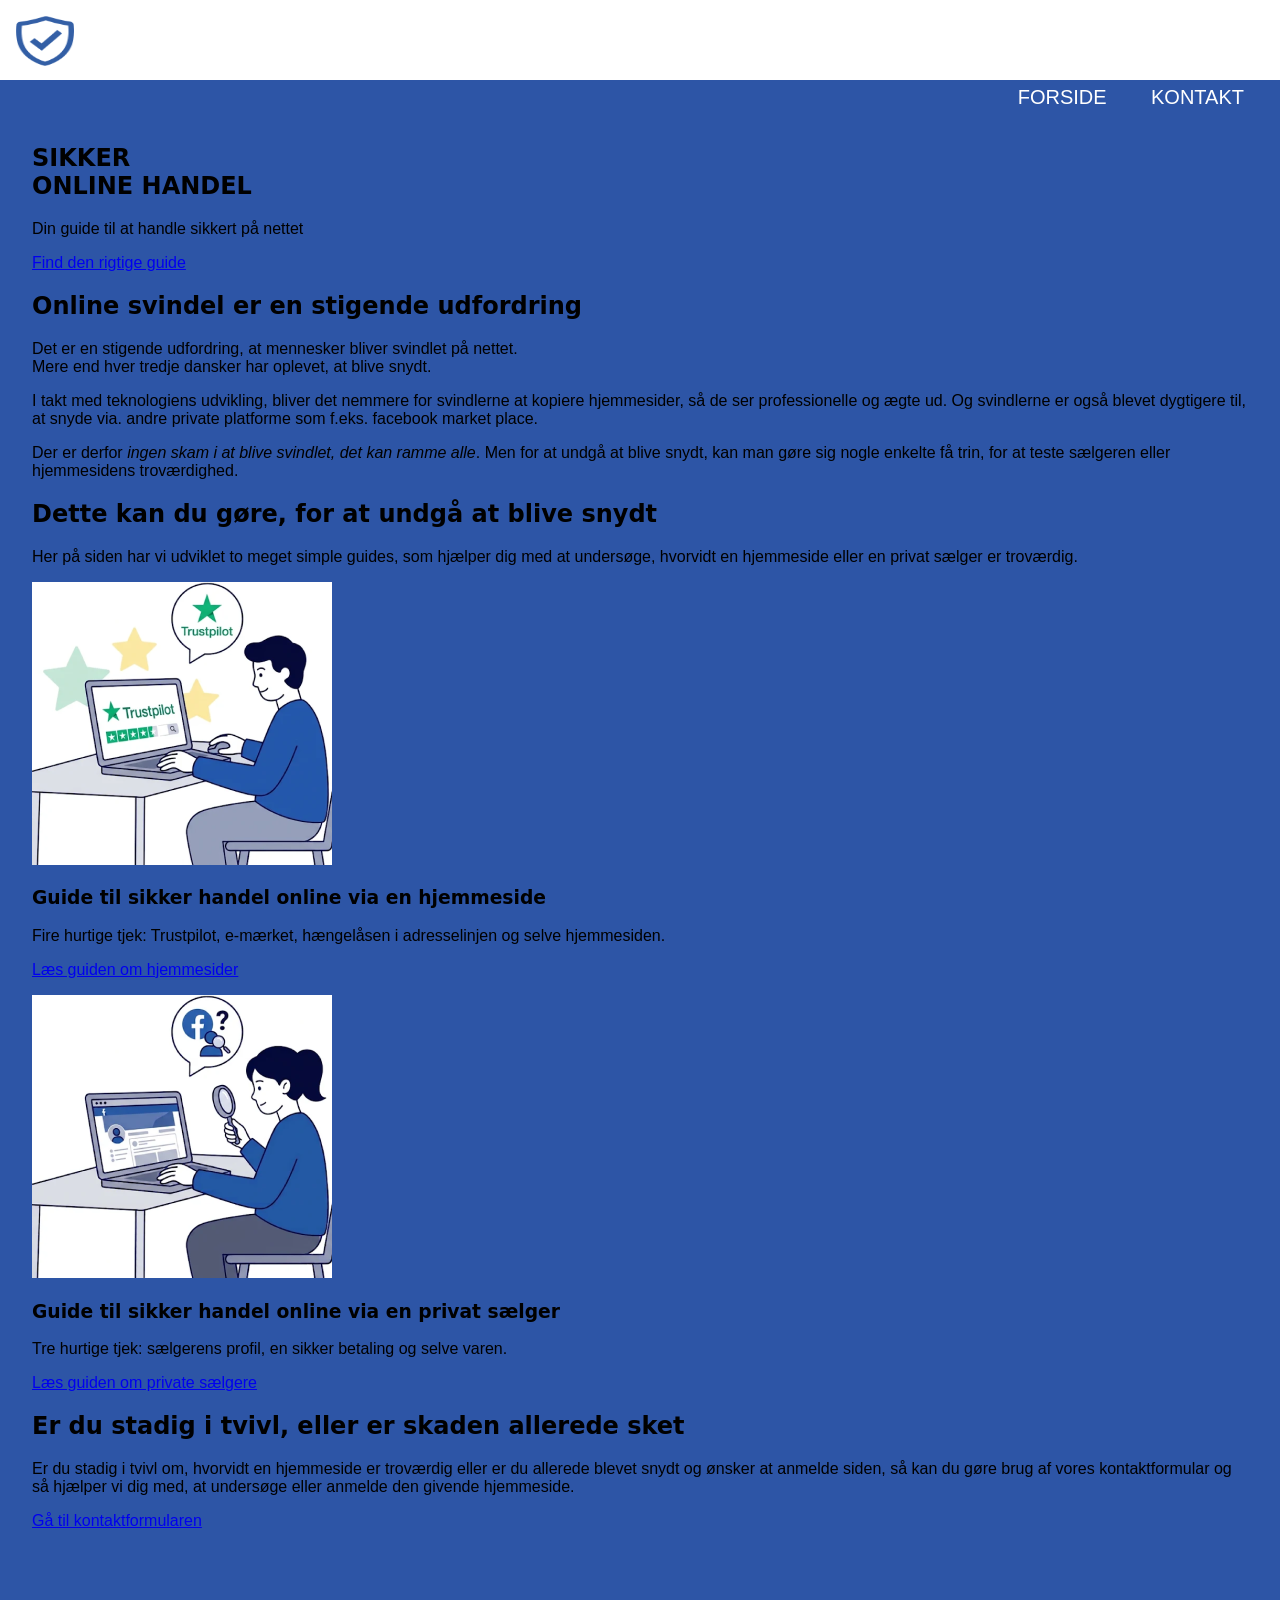
==== index.html @ cb792ce2 "link til kontaktformular" ====
<!DOCTYPE html>
<html lang="da">
<head>
    <meta charset="UTF-8">
    <meta name="viewport" content="width=device-width, initial-scale=1.0">

    <title>Document</title>
    <link rel="stylesheet" href="css/style.css">
</head>
<body>
<header class="site-header">
    <a class="logo" href="index.html">
        <img class="logo-img" src="images/logo-skjold.png" alt="Sikker online handel - gå til forsiden" 
        >
    </a>
     <nav>
        <ul class="menu">
            <li>
                <a href="index.html" aria-current="page">Forside</a>
            </li>
            <li>
                <a href="kontakt.html">Kontakt</a>
            </li>
        </ul>
    </nav>

</header>
<main>
    <section class="hero">
        <div class="hero-content">
            <h1>Sikker<br> online handel</h1>
            <p class="hero-text">Din guide til at handle sikkert på nettet</p>
            <a class="button" href="#guides">Find den rigtige guide</a>
        </div> 
    </section>

    <section class="front-section"> 
        <h2>Online svindel er en stigende udfordring</h2>
        <p>Det er en stigende udfordring, at mennesker bliver svindlet på nettet.<br> Mere end hver tredje dansker har oplevet, at blive snydt.</p>
        <p>I takt med teknologiens udvikling, bliver det nemmere for svindlerne at kopiere hjemmesider, så de ser professionelle og ægte ud. Og svindlerne er også blevet dygtigere til, at snyde via. andre private platforme som f.eks. facebook market place.</p>
        <!--<em> = betoning. Står i kursiv-->
        <p>Der er derfor <em>ingen skam i at blive svindlet, det kan ramme alle</em>. Men for at undgå at blive snydt, kan man gøre sig nogle enkelte få trin, for at teste sælgeren eller hjemmesidens troværdighed.</p>
    </section>

    <section class="front-section" id="guides">
        <h2>Dette kan du gøre, for at undgå at blive snydt</h2>
        <p>Her på siden har vi udviklet to meget simple guides, som hjælper dig med at undersøge, hvorvidt en hjemmeside eller en privat sælger er troværdig.</p>

        <div class="guide-cards">
            <article class="guide-card">
                <img src="images/guides/trustpilot.png" alt="" width="300" height="283">
                <h3>Guide til sikker handel online via en hjemmeside</h3>
                <p>Fire hurtige tjek: Trustpilot, e-mærket, hængelåsen i adresselinjen og selve hjemmesiden.</p>
                <p class="card-link"><a href="guides.html#hjemmesider">Læs guiden om hjemmesider</a></p>
            </article>

            <article class="guide-card">
                <img src="images/guides/profil.png" alt="" width="300" height="283">
					<h3>Guide til sikker handel online via en privat sælger</h3>
					<p>Tre hurtige tjek: sælgerens profil, en sikker betaling og selve varen.</p>
					<p class="card-link"><a href="guides.html#private">Læs guiden om private sælgere</a></p>
            </article>
        </div>
    </section>

    
    <section class="contact-band">
			<div class="contact-content">
				<h2>Er du stadig i tvivl, eller er skaden allerede sket</h2>
				<p>Er du stadig i tvivl om, hvorvidt en hjemmeside er troværdig eller er du allerede blevet snydt og ønsker at anmelde siden, så kan du gøre brug af vores kontaktformular og så hjælper vi dig med, at undersøge eller anmelde den givende hjemmeside.</p>
				<a class="button" href="kontakt.html">Gå til kontaktformularen</a>
			</div>
		</section>
</main>
   
    
</body>
</html>
---- css/style.css ----
/*Generel styling*/

* { /*alt på siden bliver påvirket*/
	box-sizing: border-box; /*Padding og border inkluderes i bredde og højde*/
}

body {
	font-family: Arial, Helvetica, sans-serif;
	margin: 0 0 5em 0; /*Resetting af margin i hele bodyen + tilføjer luft under kontaktformular*/
	background-color: #2D55A6;
}

h1, h2, h3, h4, h5, h6{
	font-family: Segoe, "Segoe UI", "DejaVu Sans", "Trebuchet MS", Verdana, sans-serif;
}

h1{
	text-transform: uppercase; /*Teksten transformeres til udelukkende at være store bogstaver*/
}

.kontakt-tekst{
	font-weight: 200;
	font-size: 22px;
}


/*Navigation start*/
header{
	background-color: #fff;
	height: 5em;
	padding: 1em;
	margin-bottom: 4em;	
}

.logo img{
	height: 50px;
}

nav ul{
	float: right;
	list-style-type: none;
}

nav li {
	display: inline-block;
}

nav li a {
	text-decoration: none;
	padding: 1em;
	font-size: 20px;
	color:#fff;
	text-transform: uppercase;
}

nav a:hover{
	color: #2D55A6;
	transition: 0.5s; /*skaber en mere blød overgang mellem linkfarverne*/
}

main{
    padding: 0 2em 2em;
}


/*Kontaktform*/

.kontaktform {
  border-radius: 5px;
  background-color: #ffffff;
  padding: 1.3em;
  width: 50%;
  margin: 0 auto; /*Centrerer elementet på siden*/
}

input[type=text], input[type=e-mail], input[type=adresse], input[type=tel], input[type=hjemmeside], select, textarea{

	width: 100%;
	padding: 1em;
	border: 1px solid #c5c5c5;
	border-radius: 4px;
	margin-top: 0.5em;
	margin-bottom: 1em;

}

select, input[type=checkbox], input[type=radio], input[type=submit]{
	cursor: pointer;
}

fieldset{
	border-color: #2D55A6;
	border-style: dotted;
	margin-bottom: 0.8em;
}

input[type=checkbox]{
	margin: 0.8em 0;
}

input[type=submit]{
	background-color: #2D55A6;
	color: #fff;
	padding: 0.8em 1.5em;
	border: none;
	border-radius: 4px;
	width: 100%;
	font-size: 18px;
	
}

input[type=submit]:hover{
	background-color: #ACC3F2;

}
/*Andre style elementer*/

.visually-hidden{ /*WCAG defineret class som fjerner element fra skærm, men som stadig kan læses af skærmlæseren*/
	border: 0;
	clip: rect(0 0 0 0);
	height: 1px;
	margin: -1px;
	overflow: hidden;
	padding: 0;
	position: absolute;
	width: 1px;
}


/*Responsiv tilpasning*/

@media only screen and (max-width: 850px){
	main{
		width: 100% !important;
	}
	body{
		margin: 0;
	}
	header{
		margin-bottom: 0;
	}
}
.logo-img {
	width: clamp(2.75rem, 4.5vw, 4rem);
	aspect-ratio: 63 / 74;

}
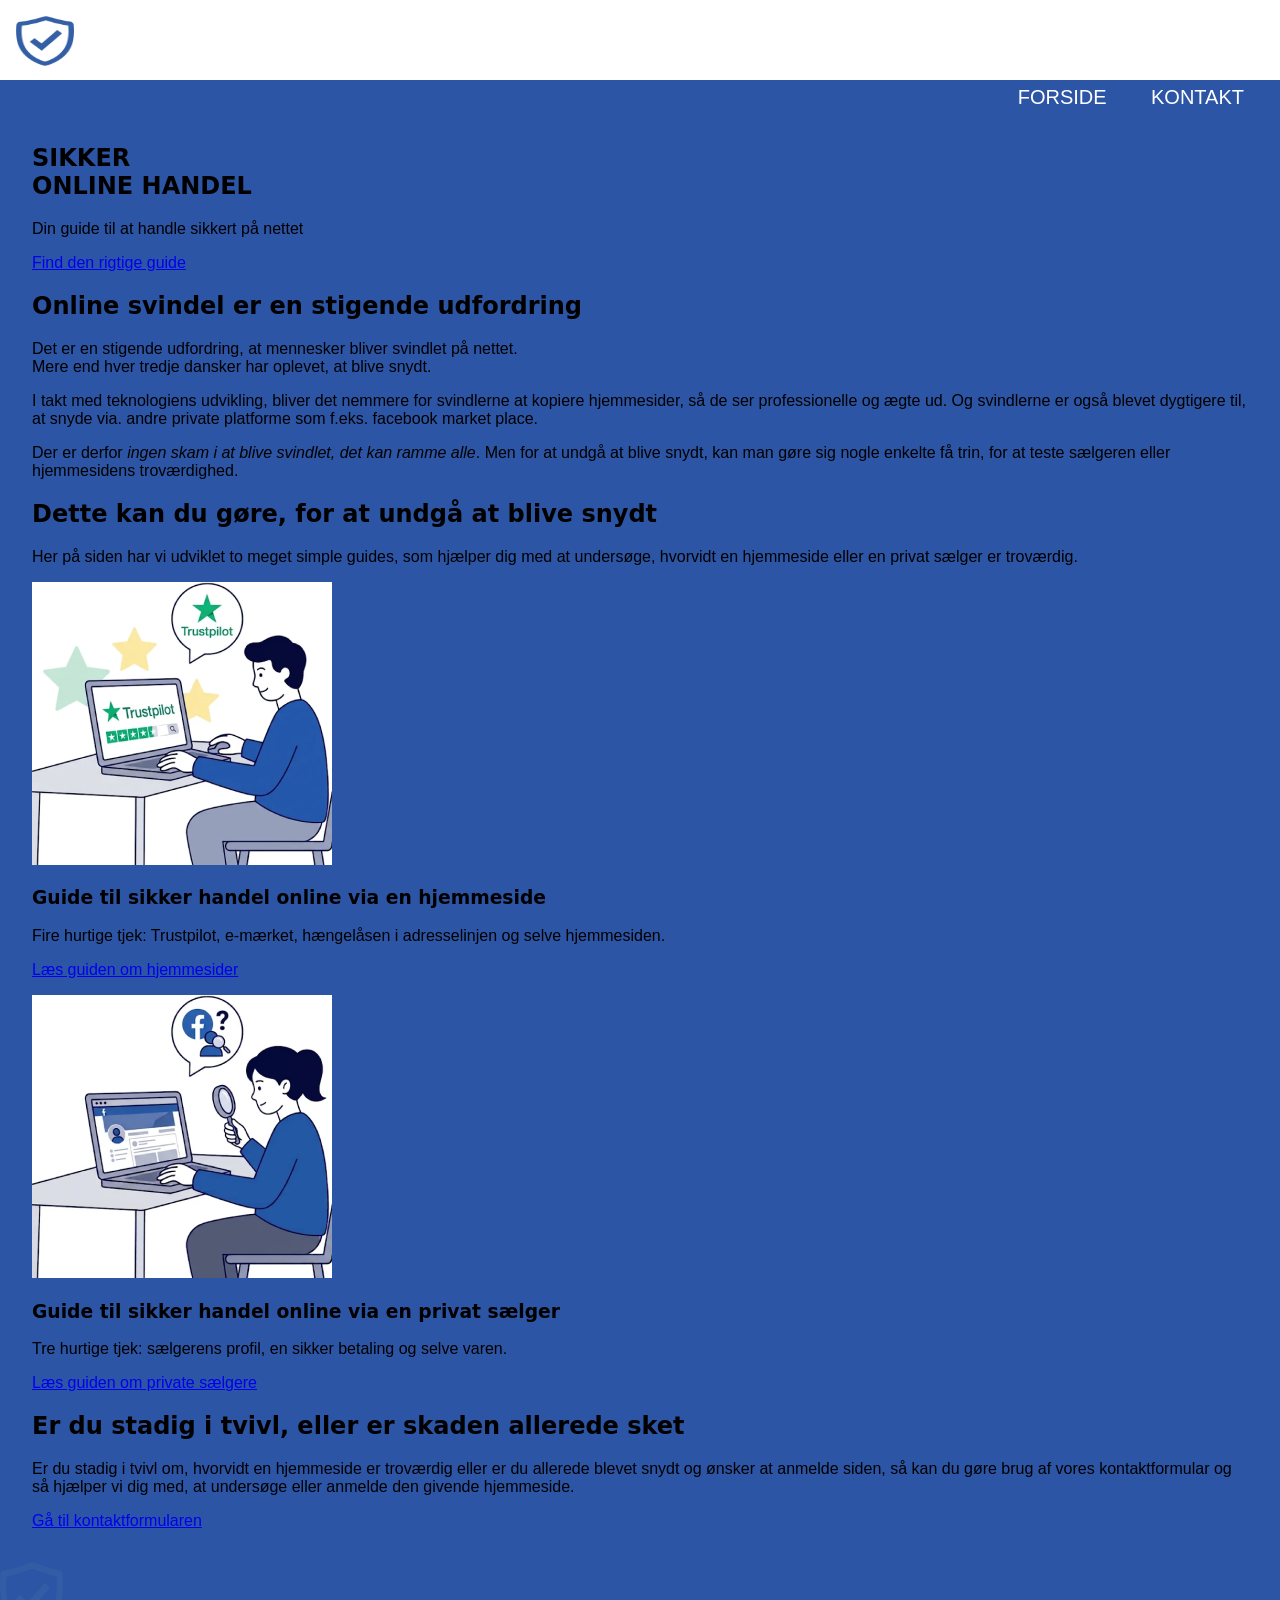
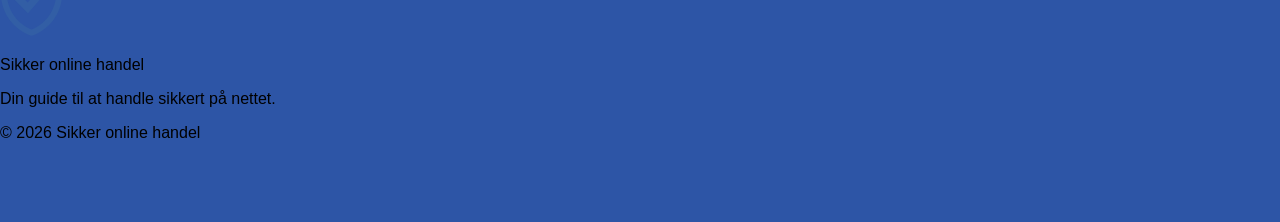
==== commit 154dfc4a: "footer" ====
--- a/index.html
+++ b/index.html
@@ -63,7 +63,7 @@
         </div>
     </section>
 
-    
+
     <section class="contact-band">
 			<div class="contact-content">
 				<h2>Er du stadig i tvivl, eller er skaden allerede sket</h2>
@@ -72,7 +72,17 @@
 			</div>
 		</section>
 </main>
-   
+
+
+<footer class="site-footer">
+    <div class="footer-content">
+        <img src="images/logo-skjold.png" alt="" width="63" height="74">
+        <p class="footer-title">Sikker online handel</p>
+        <p>Din guide til at handle sikkert på nettet.</p>
+
+        <p class="footer-bottom">&copy; 2026 Sikker online handel</p>
+    </div>
+</footer>
     
 </body>
 </html>
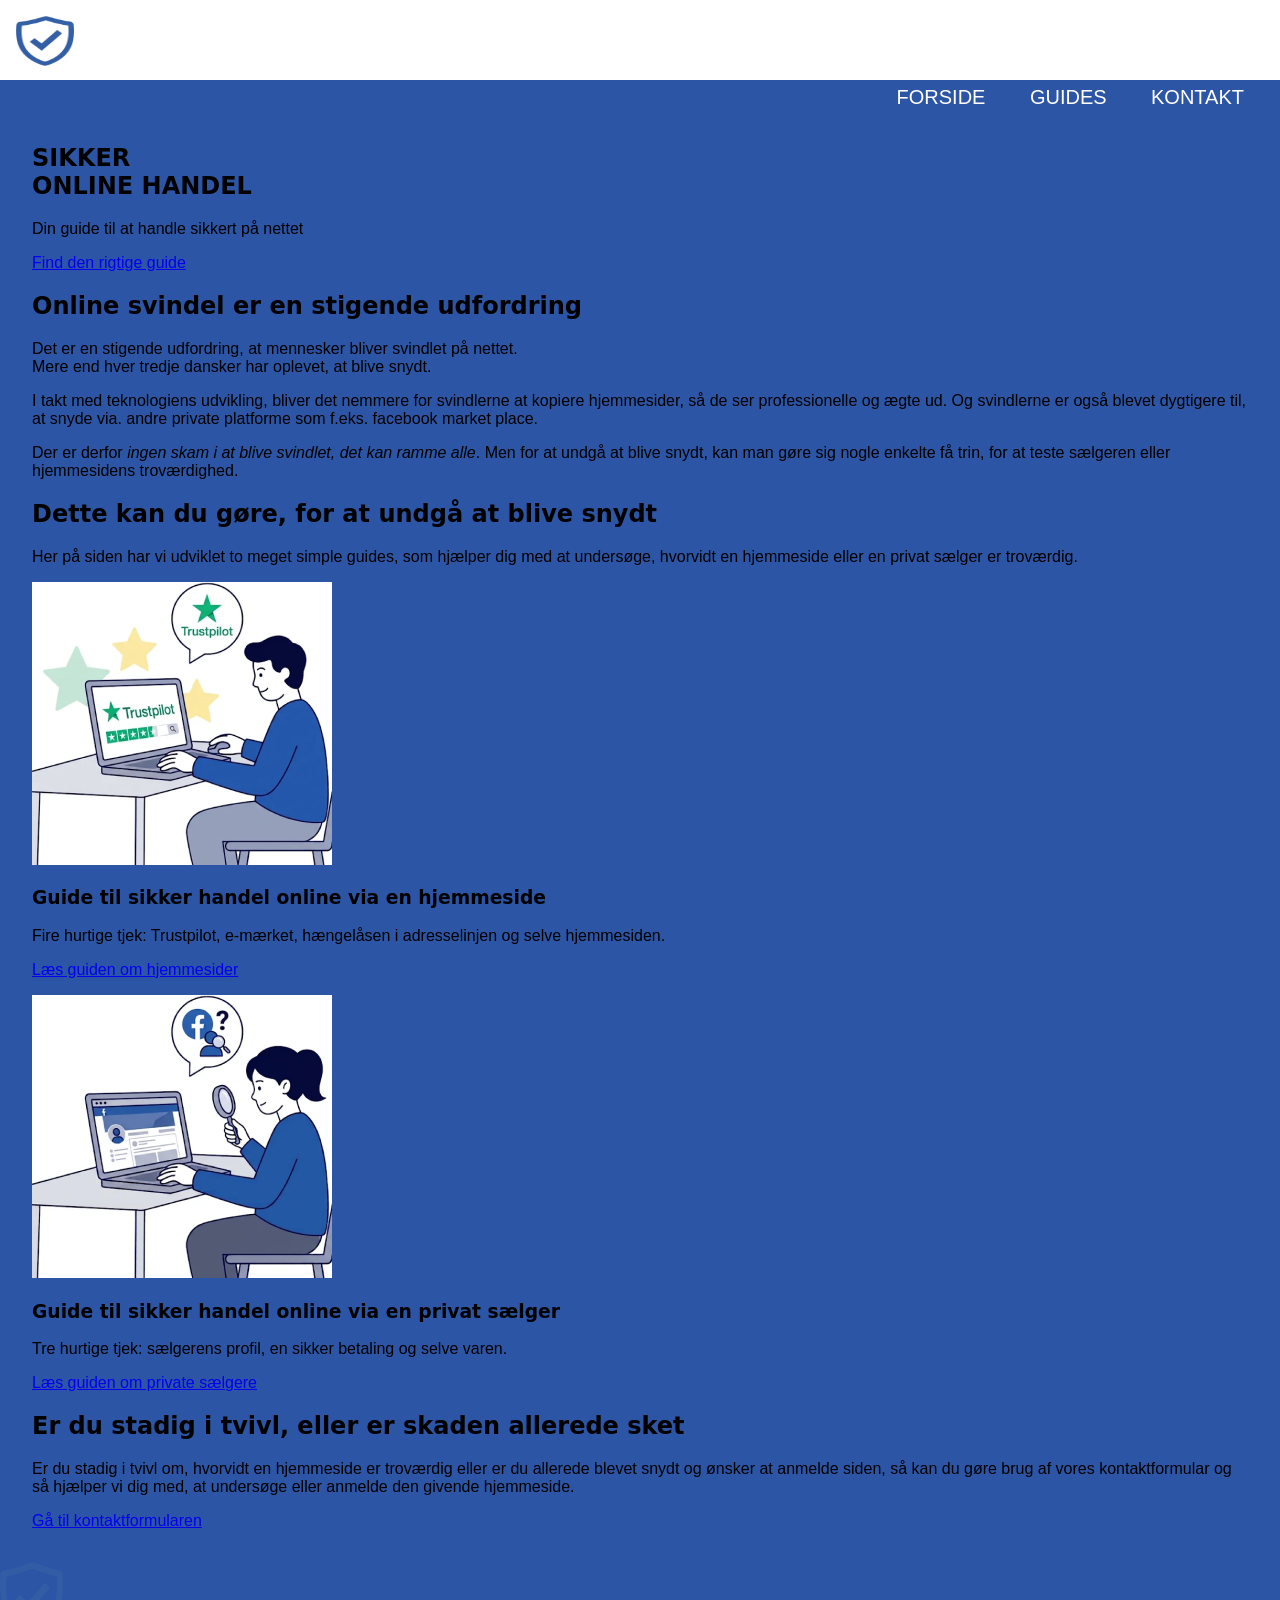
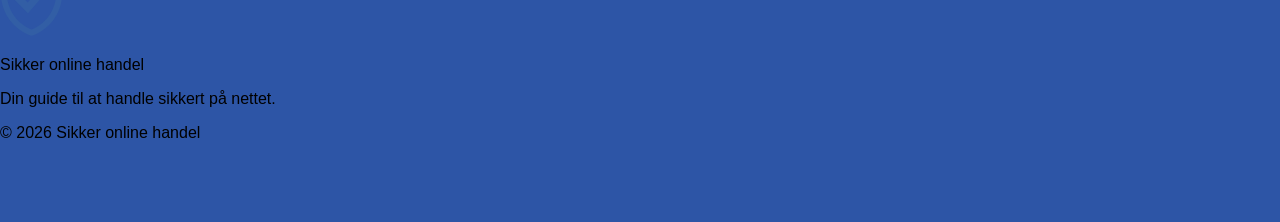
==== commit 4ae58f8e: "guides" ====
--- a/index.html
+++ b/index.html
@@ -7,6 +7,7 @@
     <title>Document</title>
     <link rel="stylesheet" href="css/style.css">
 </head>
+
 <body>
 <header class="site-header">
     <a class="logo" href="index.html">
@@ -17,6 +18,9 @@
         <ul class="menu">
             <li>
                 <a href="index.html" aria-current="page">Forside</a>
+            </li>
+            <li>
+                <a href="guides.html">Guides</a>
             </li>
             <li>
                 <a href="kontakt.html">Kontakt</a>
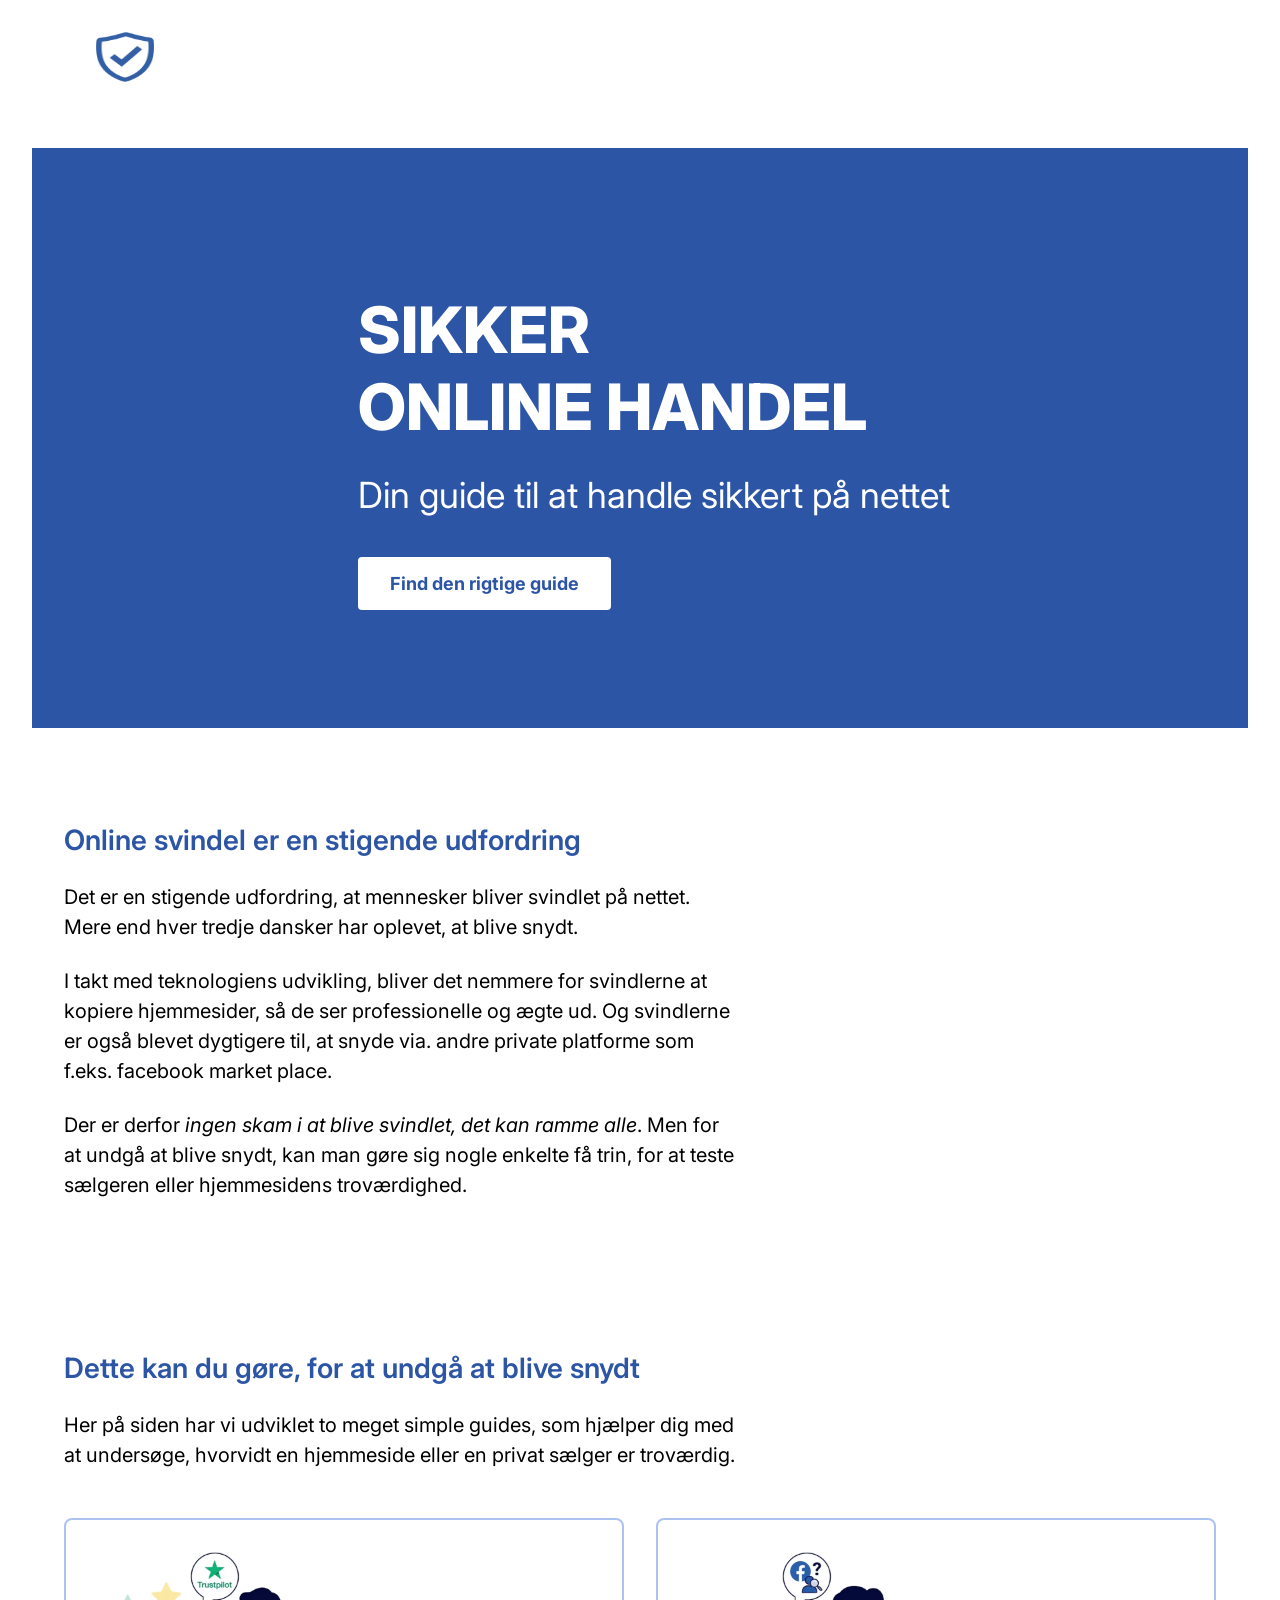
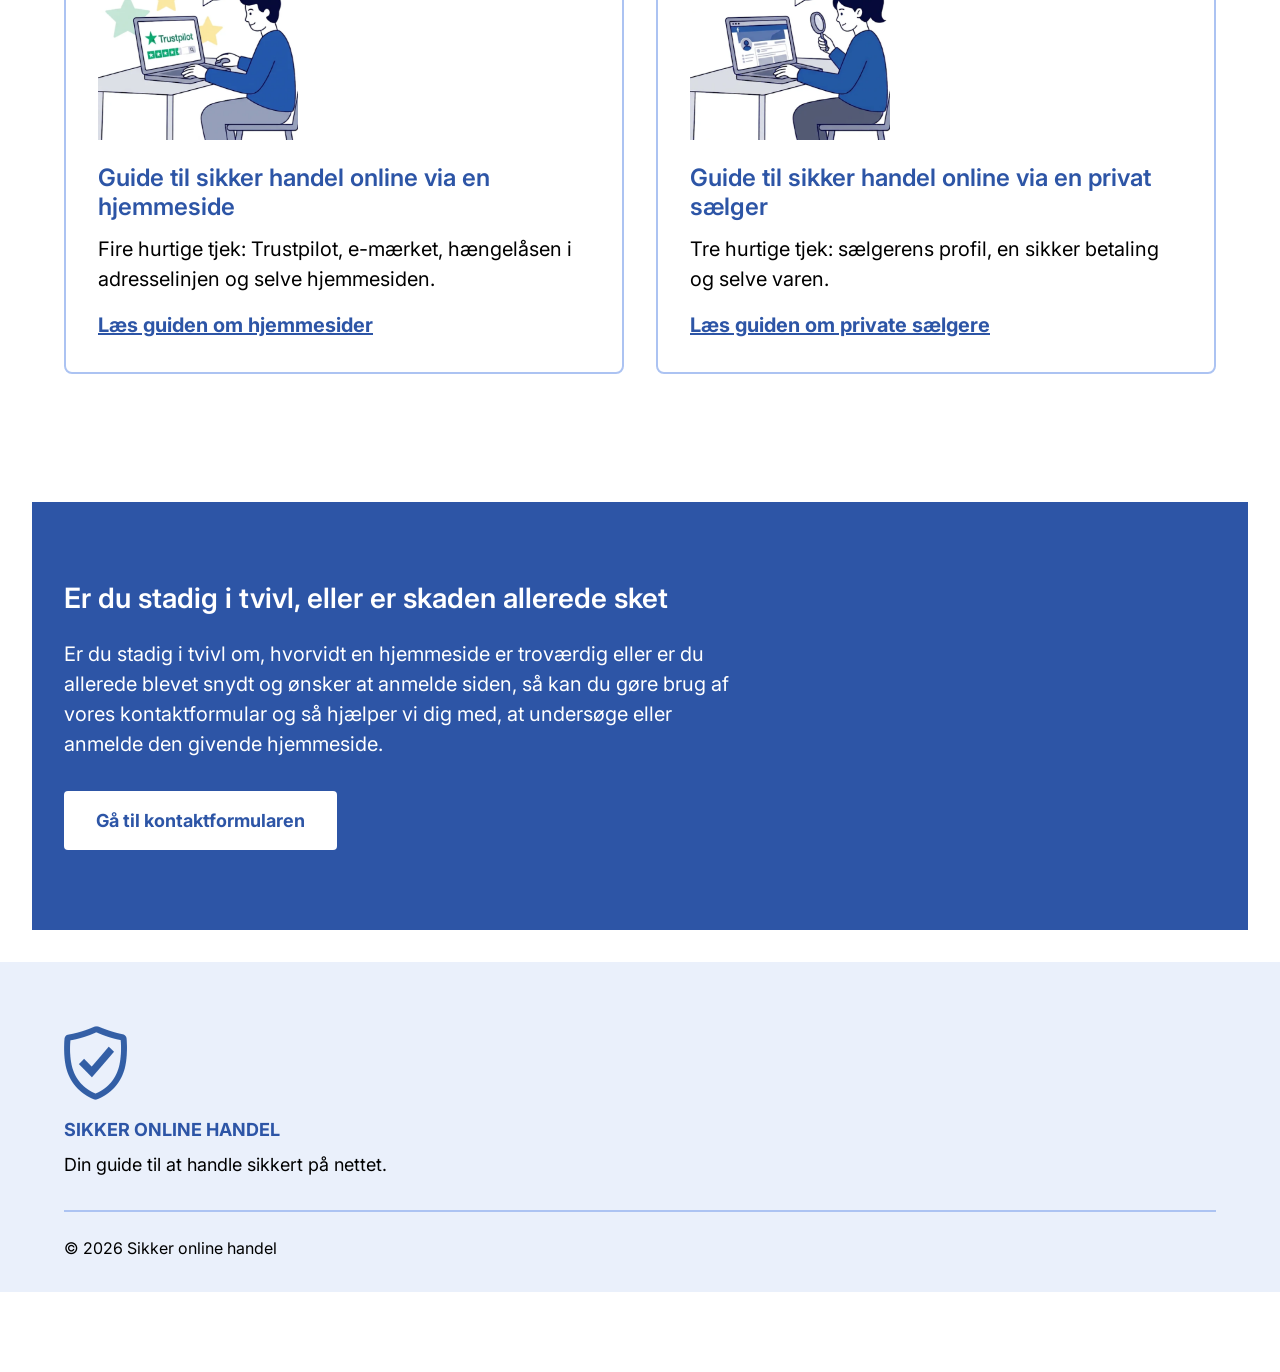
==== commit d9be306e: "styling" ====
--- a/index.html
+++ b/index.html
@@ -3,8 +3,7 @@
 <head>
     <meta charset="UTF-8">
     <meta name="viewport" content="width=device-width, initial-scale=1.0">
-
-    <title>Document</title>
+    <title>Sikker Online handel</title>
     <link rel="stylesheet" href="css/style.css">
 </head>
 
--- a/css/style.css
+++ b/css/style.css
@@ -1,22 +1,376 @@
 /*Generel styling*/
+@import url("https://fonts.googleapis.com/css2?family=Inter:ital,wght@0,400;0,600;0,700;0,800;1,400&display=swap");
 
 * { /*alt på siden bliver påvirket*/
 	box-sizing: border-box; /*Padding og border inkluderes i bredde og højde*/
 }
 
 body {
-	font-family: Arial, Helvetica, sans-serif;
+	font-family: Inter, Arial, Helvetica, sans-serif;
 	margin: 0 0 5em 0; /*Resetting af margin i hele bodyen + tilføjer luft under kontaktformular*/
-	background-color: #2D55A6;
-}
-
-h1, h2, h3, h4, h5, h6{
-	font-family: Segoe, "Segoe UI", "DejaVu Sans", "Trebuchet MS", Verdana, sans-serif;
-}
+	background-color: #ffff;
+	font-size: 16px;
+	line-height: 1.2;
+	color: #000;
+}
+
+img {
+	display: block;
+	max-width: 100%;
+	height: auto;
+}
+
+
 
 h1{
 	text-transform: uppercase; /*Teksten transformeres til udelukkende at være store bogstaver*/
 }
+
+h2, h3, h4 {
+	margin-top: 0;
+}
+
+
+p {
+	margin-top: 0;
+	margin-bottom: 1.2em;
+}
+
+a {
+	color: #2D55A6;
+	text-decoration: none;
+
+}
+
+a:hover {
+text-decoration: underline;
+}
+
+.site-header {
+	display: flex;
+	flex-wrap: wrap;
+	justify-content: space-between;
+	align-items: flex-end;
+	gap: 1rem;
+	padding: 2rem 9rem 3.25rem 6rem;
+	background-color: #fff;
+}
+
+.logo-img {
+	width: 63px;
+}
+
+
+.menu {
+	display: flex;
+	gap: 1.75rem;
+	list-style-type: none;
+	margin: 0;
+	padding: 0;
+}
+
+.menu a {
+display: block;
+padding: 0 0.5rem 0.375rem;
+border-bottom: 4px solid #fff;
+font-size: 1.125rem;
+font-weight: 700;
+text-transform: uppercase;
+}
+
+.menu a:hover {
+	text-decoration: none;
+	border-bottom-color: #ACC3F2;
+}
+
+
+.menu a [aria-current="page"] {
+	border-bottom: #2D55A6;
+}
+
+
+.hero {
+	padding: 9rem 0 7.375rem;
+	color: #fff;
+	background-color: #2D55A6;
+}
+
+.hero h1 {
+	margin: 0 0 1.75rem;
+	font-size: 4rem;
+	font-weight: 800;
+}
+
+.hero-text {
+	margin: 0;
+	font-size: 2.25rem;
+
+}
+
+.hero .button {
+	margin-top: 2.5rem;
+}
+
+.button {
+	display: inline-block; 
+	padding: 1rem 2rem; 
+	border-radius: 4px; 
+	font-size: 1.125rem; 
+	font-weight: 700; 
+	color: #2D55A6; 
+	background-color: #fff; 
+}
+
+.button:hover {
+	text-decoration: none; 
+	background-color: #ACC3F2;
+}
+
+
+.hero-content, .guide, .front-section, .contact-content, .footer-content {
+	max-width: 1200px;
+	margin: 0 auto; 
+	padding-left: 1.5rem; 
+	padding-right: 1.5rem;
+}
+
+.hero-content {
+	padding-left: 19.875rem; 
+}
+
+
+
+
+.front-section {
+	padding-top: 6rem; 
+	padding-bottom: 2rem;
+	font-size: 1.25rem; 
+	line-height: 1.5; 
+}
+
+.front-section h2, .contact-band h2 {
+	margin-bottom: 1.5rem; 
+	font-size: 1.75rem; 
+	font-weight: 600; 
+	line-height: 1.2;
+	color: #2D55A6; 
+}
+
+.front-section p {
+	max-width: 42rem; 
+}
+
+
+.articles {
+	display: grid; 
+	grid-template-columns: 1fr 1fr 1fr; 
+	gap: 2rem; 
+	margin-top: 3.5rem; 
+}
+
+.article {
+	padding: 2rem 2rem 1rem; 
+	border-radius: 8px; 
+	background-color: #EAF0FB; 
+}
+
+.article h3 {
+	margin-bottom: 0.75rem; 
+	font-size: 1.375rem; 
+	font-weight: 600; 
+	line-height: 1.2;
+	color: #2D55A6; 
+}
+
+.article p {
+	margin-bottom: 1rem; 
+	font-size: 1.125rem; 
+}
+
+
+.guide-cards {
+	display: grid;
+	grid-template-columns: 1fr 1fr; 
+	gap: 2rem; 
+	margin-top: 3rem; 
+}
+
+.guide-card {
+	padding: 2rem 2rem 1rem; 
+	border: 2px solid #ACC3F2; 
+	border-radius: 8px; 
+}
+
+.guide-card img {
+	width: 200px; 
+	margin-bottom: 1.5rem; 
+}
+
+.guide-card h3 {
+	margin-bottom: 0.75rem;
+	font-size: 1.5rem; 
+	font-weight: 600; 
+	line-height: 1.2;
+	color: #2D55A6; 
+}
+
+.guide-card p {
+	margin-bottom: 1rem;
+}
+
+
+.card-link a {
+	font-weight: 700;
+	text-decoration: underline; 
+}
+
+
+.contact-band {
+	margin-top: 6rem; 
+	padding: 5rem 0; 
+	font-size: 1.25rem; 
+	line-height: 1.5;
+	color: #fff; 
+	background-color: #2D55A6;
+}
+
+.contact-band h2 {
+	color: #fff; 
+}
+
+.contact-band p {
+	max-width: 42rem; 
+	margin-bottom: 2rem; 
+}
+
+
+
+
+.guide {
+	padding-top: 5.75rem; 
+	padding-bottom: 6.875rem; 
+}
+
+.breadcrumb {
+	margin-bottom: 6.875rem; 
+	padding-left: 1.75rem; 
+	font-size: 1.5rem; 
+}
+
+.breadcrumb a {
+	color: #000; 
+}
+
+.guide-intro {
+	padding-left: 11rem; 
+}
+
+.guide-intro p {
+	max-width: 56rem; 
+}
+
+.guide h2 {
+	margin-bottom: 2.375rem; 
+	font-size: 1.5rem; 
+	font-weight: 400; 
+	text-transform: uppercase; 
+	color: #2D55A6; 
+}
+
+.guide-intro h3 { 
+	margin-top: 2.375rem; 
+	margin-bottom: 0.8rem; 
+	font-size: 1.5rem; 
+	font-weight: 400; 
+	color: #2D55A6; 
+}
+
+
+.steps {
+	display: grid; 
+	grid-template-columns: 1fr 1fr; 
+	column-gap: 2.25rem; 
+	row-gap: 7rem; 
+	list-style-type: none; 
+	margin: 9.25rem 0 0;
+	padding: 0;
+}
+
+
+.step {
+	display: flex; 
+	align-items: flex-start; 
+	gap: 1.625rem; 
+}
+
+.step img {
+	width: 150px; 
+	margin-top: 6rem; 
+}
+
+.step-no-image {
+	padding-left: 11rem; 
+}
+
+.step-text {
+	max-width: 295px; 
+}
+
+.step-number { 
+	display: block; 
+	margin-bottom: 0.875rem; 
+	font-size: 2.25rem; 
+	color: #5A9C5F; 
+}
+
+.step h3, .step h4 { 
+	margin-bottom: 1.2em; 
+	font-size: 1rem; 
+	font-weight: 700; 
+}
+
+
+
+.site-footer {
+	padding: 4rem 0 2rem; 
+	font-size: 1.125rem; 
+	line-height: 1.5; 
+	background-color: #EAF0FB; 
+}
+
+.site-footer img {
+	width: 63px; 
+	margin-bottom: 1rem;
+}
+
+.footer-title { 
+	margin-bottom: 0.5rem;
+	font-weight: 700; 
+	text-transform: uppercase; 
+	color: #2D55A6; 
+}
+
+.footer-bottom { 
+	margin: 2rem 0 0; 
+	padding-top: 1.5rem; 
+	border-top: 2px solid #ACC3F2; 
+	font-size: 1rem; 
+}
+
+
+
+.visually-hidden{ 
+	border: 0;
+	clip: rect(0 0 0 0);
+	height: 1px;
+	margin: -1px;
+	overflow: hidden;
+	padding: 0;
+	position: absolute;
+	width: 1px;
+}
+
+
 
 .kontakt-tekst{
 	font-weight: 200;
@@ -127,7 +481,7 @@
 }
 
 
-/*Responsiv tilpasning*/
+
 
 @media only screen and (max-width: 850px){
 	main{
@@ -144,4 +498,166 @@
 	width: clamp(2.75rem, 4.5vw, 4rem);
 	aspect-ratio: 63 / 74;
 
-}+}
+
+
+@media only screen and (max-width: 1100px) {
+	.site-header {
+		padding-left: 1.5rem; 
+		padding-right: 1.5rem;
+	}
+
+	.hero-content {
+		padding-left: 1.5rem; 
+	}
+
+	.breadcrumb {
+		padding-left: 0; 
+	}
+}
+
+
+@media only screen and (max-width: 900px) {
+	.hero {
+		padding: 5rem 0; 
+	}
+
+	.hero h1 {
+		font-size: 3rem; 
+	}
+
+	.hero-text {
+		font-size: 1.75rem; 
+	}
+
+	.articles {
+		grid-template-columns: 1fr; 
+		gap: 1.5rem;
+	}
+
+	.steps {
+		grid-template-columns: 1fr; 
+		row-gap: 4rem;
+	}
+
+	.kontaktform {
+		width: 100%; 
+		margin-top: 0;
+		margin-bottom: 0; 
+	}
+}
+
+
+@media only screen and (max-width: 600px) {
+	.site-header {
+		align-items: center; 
+		padding-top: 1rem; 
+		padding-bottom: 1rem;
+	}
+
+	.logo img {
+		width: 44px; 
+	}
+
+	.menu {
+		gap: 0.5rem; 
+	}
+
+	.menu a {
+		font-size: 1rem; 
+	}
+
+	.hero {
+		padding: 3.5rem 0;
+	}
+
+	.hero h1 {
+		margin-bottom: 1.25rem;
+		font-size: 2.25rem; 
+	}
+
+	.hero-text {
+		font-size: 1.375rem; 
+	}
+
+	.button {
+		display: block; 
+		text-align: center;
+	}
+
+	
+	.front-section {
+		padding-top: 3.5rem;
+		font-size: 1.125rem; 
+	}
+
+	.front-section h2, .contact-band h2 {
+		font-size: 1.5rem; 
+	}
+
+	.article, .guide-card {
+		padding: 1.5rem 1.5rem 0.5rem; 
+	}
+
+	.guide-cards {
+		grid-template-columns: 1fr; 
+		gap: 1.5rem;
+	}
+
+	.guide-card img {
+		width: 160px; 
+	}
+
+	.contact-band {
+		margin-top: 3.5rem;
+		padding: 3.5rem 0;
+		font-size: 1.125rem; 
+	}
+
+	/*Guides-siden*/
+	.guide {
+		padding-top: 3rem; 
+		padding-bottom: 3rem;
+	}
+
+	.breadcrumb {
+		margin-bottom: 3rem;
+		font-size: 1.125rem; 
+	}
+
+	.guide-intro {
+		padding-left: 0; 
+	}
+
+	.guide h2 {
+		margin-bottom: 1.5rem;
+		font-size: 1.25rem; 
+	}
+
+	.guide-intro h3 {
+		font-size: 1.25rem; 
+	}
+
+	.steps {
+		margin-top: 4rem;
+	}
+
+	.step {
+		flex-direction: column; 
+		gap: 1rem;
+	}
+
+	.step img {
+		margin-top: 0; 
+	}
+
+	.step-no-image {
+		padding-left: 0; 
+	}
+
+	/*Footer*/
+	.site-footer {
+		padding: 3rem 0 1.5rem;
+	}
+
+}
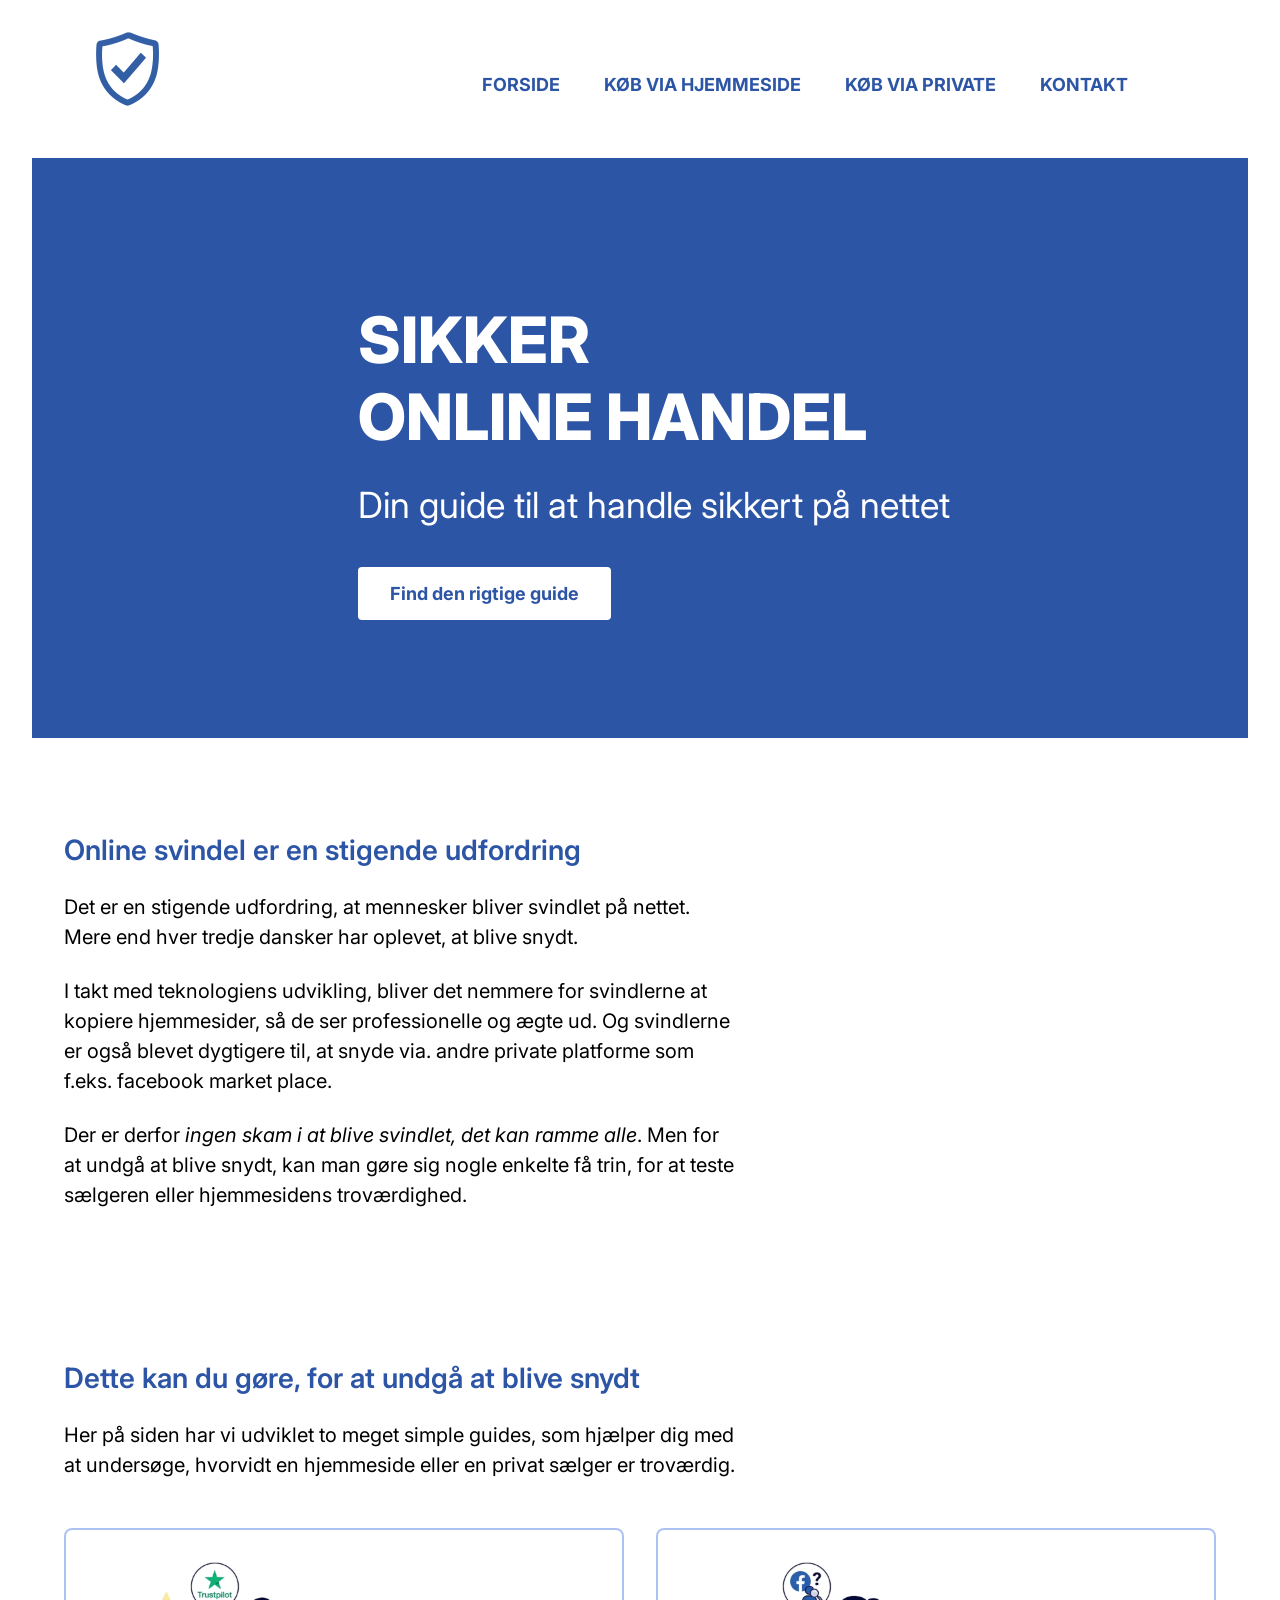
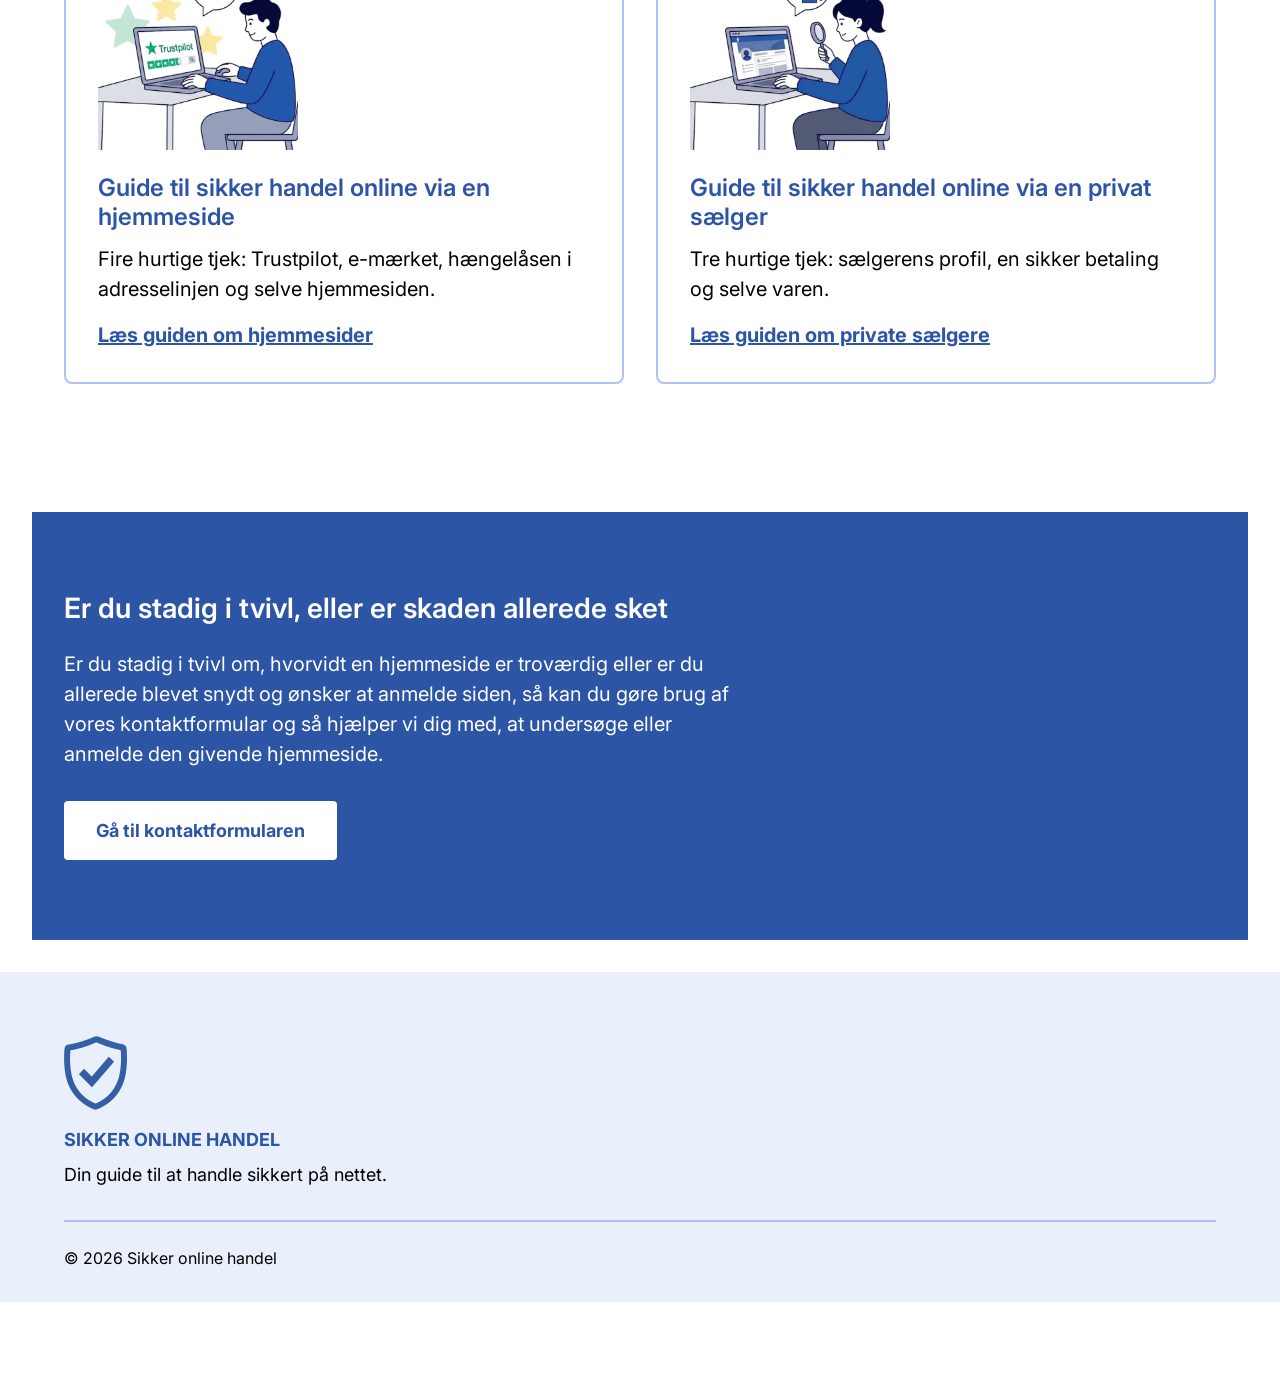
==== commit 402d43b3: "to guide sider, ændringer i navigation, logo, mm" ====
--- a/index.html
+++ b/index.html
@@ -13,20 +13,15 @@
         <img class="logo-img" src="images/logo-skjold.png" alt="Sikker online handel - gå til forsiden" 
         >
     </a>
-     <nav>
-        <ul class="menu">
-            <li>
-                <a href="index.html" aria-current="page">Forside</a>
-            </li>
-            <li>
-                <a href="guides.html">Guides</a>
-            </li>
-            <li>
-                <a href="kontakt.html">Kontakt</a>
-            </li>
-        </ul>
-    </nav>
-
+       
+         <nav>
+            <ul class="menu">
+                <li><a href="index.html">Forside</a></li>
+				<li><a href="koeb-via-hjemmesider.html">Køb via hjemmeside</a></li>
+				<li><a href="koeb-via-private.html">Køb via private</a></li>
+                <li><a href="kontakt.html">Kontakt</a></li>
+            </ul>
+        </nav>
 </header>
 <main>
     <section class="hero">
@@ -54,14 +49,14 @@
                 <img src="images/guides/trustpilot.png" alt="" width="300" height="283">
                 <h3>Guide til sikker handel online via en hjemmeside</h3>
                 <p>Fire hurtige tjek: Trustpilot, e-mærket, hængelåsen i adresselinjen og selve hjemmesiden.</p>
-                <p class="card-link"><a href="guides.html#hjemmesider">Læs guiden om hjemmesider</a></p>
+                <p class="card-link"><a href="koeb-via-hjemmesider.html">Læs guiden om hjemmesider</a></p>
             </article>
 
             <article class="guide-card">
                 <img src="images/guides/profil.png" alt="" width="300" height="283">
 					<h3>Guide til sikker handel online via en privat sælger</h3>
 					<p>Tre hurtige tjek: sælgerens profil, en sikker betaling og selve varen.</p>
-					<p class="card-link"><a href="guides.html#private">Læs guiden om private sælgere</a></p>
+					<p class="card-link"><a href="koeb-via-private.html">Læs guiden om private sælgere</a></p>
             </article>
         </div>
     </section>
--- a/css/style.css
+++ b/css/style.css
@@ -1,8 +1,8 @@
-/*Generel styling*/
+
 @import url("https://fonts.googleapis.com/css2?family=Inter:ital,wght@0,400;0,600;0,700;0,800;1,400&display=swap");
 
-* { /*alt på siden bliver påvirket*/
-	box-sizing: border-box; /*Padding og border inkluderes i bredde og højde*/
+* { 
+	box-sizing: border-box; 
 }
 
 body {
@@ -23,7 +23,7 @@
 
 
 h1{
-	text-transform: uppercase; /*Teksten transformeres til udelukkende at være store bogstaver*/
+	text-transform: uppercase; 
 }
 
 h2, h3, h4 {
@@ -56,7 +56,7 @@
 	background-color: #fff;
 }
 
-.logo-img {
+.logo img {
 	width: 63px;
 }
 
@@ -85,7 +85,7 @@
 
 
 .menu a [aria-current="page"] {
-	border-bottom: #2D55A6;
+	border-bottom-color: #2D55A6;
 }
 
 
@@ -379,7 +379,7 @@
 
 
 /*Navigation start*/
-header{
+.header{
 	background-color: #fff;
 	height: 5em;
 	padding: 1em;
@@ -387,7 +387,7 @@
 }
 
 .logo img{
-	height: 50px;
+	height: auto;
 }
 
 nav ul{
@@ -403,18 +403,19 @@
 	text-decoration: none;
 	padding: 1em;
 	font-size: 20px;
-	color:#fff;
+	color: #2D55A6;
 	text-transform: uppercase;
 }
 
 nav a:hover{
 	color: #2D55A6;
-	transition: 0.5s; /*skaber en mere blød overgang mellem linkfarverne*/
+	transition: 0.5s; kaber en mere blød overgang mellem linkfarvern
 }
 
 main{
     padding: 0 2em 2em;
 }
+
 
 
 /*Kontaktform*/
@@ -427,8 +428,9 @@
   margin: 0 auto; /*Centrerer elementet på siden*/
 }
 
-input[type=text], input[type=e-mail], input[type=adresse], input[type=tel], input[type=hjemmeside], select, textarea{
-
+input[type=text], input[type=e-mail], input[type=adresse], input[type=tel], input[type=hjemmeside], select, textarea, button{
+
+	font: inherit;
 	width: 100%;
 	padding: 1em;
 	border: 1px solid #c5c5c5;
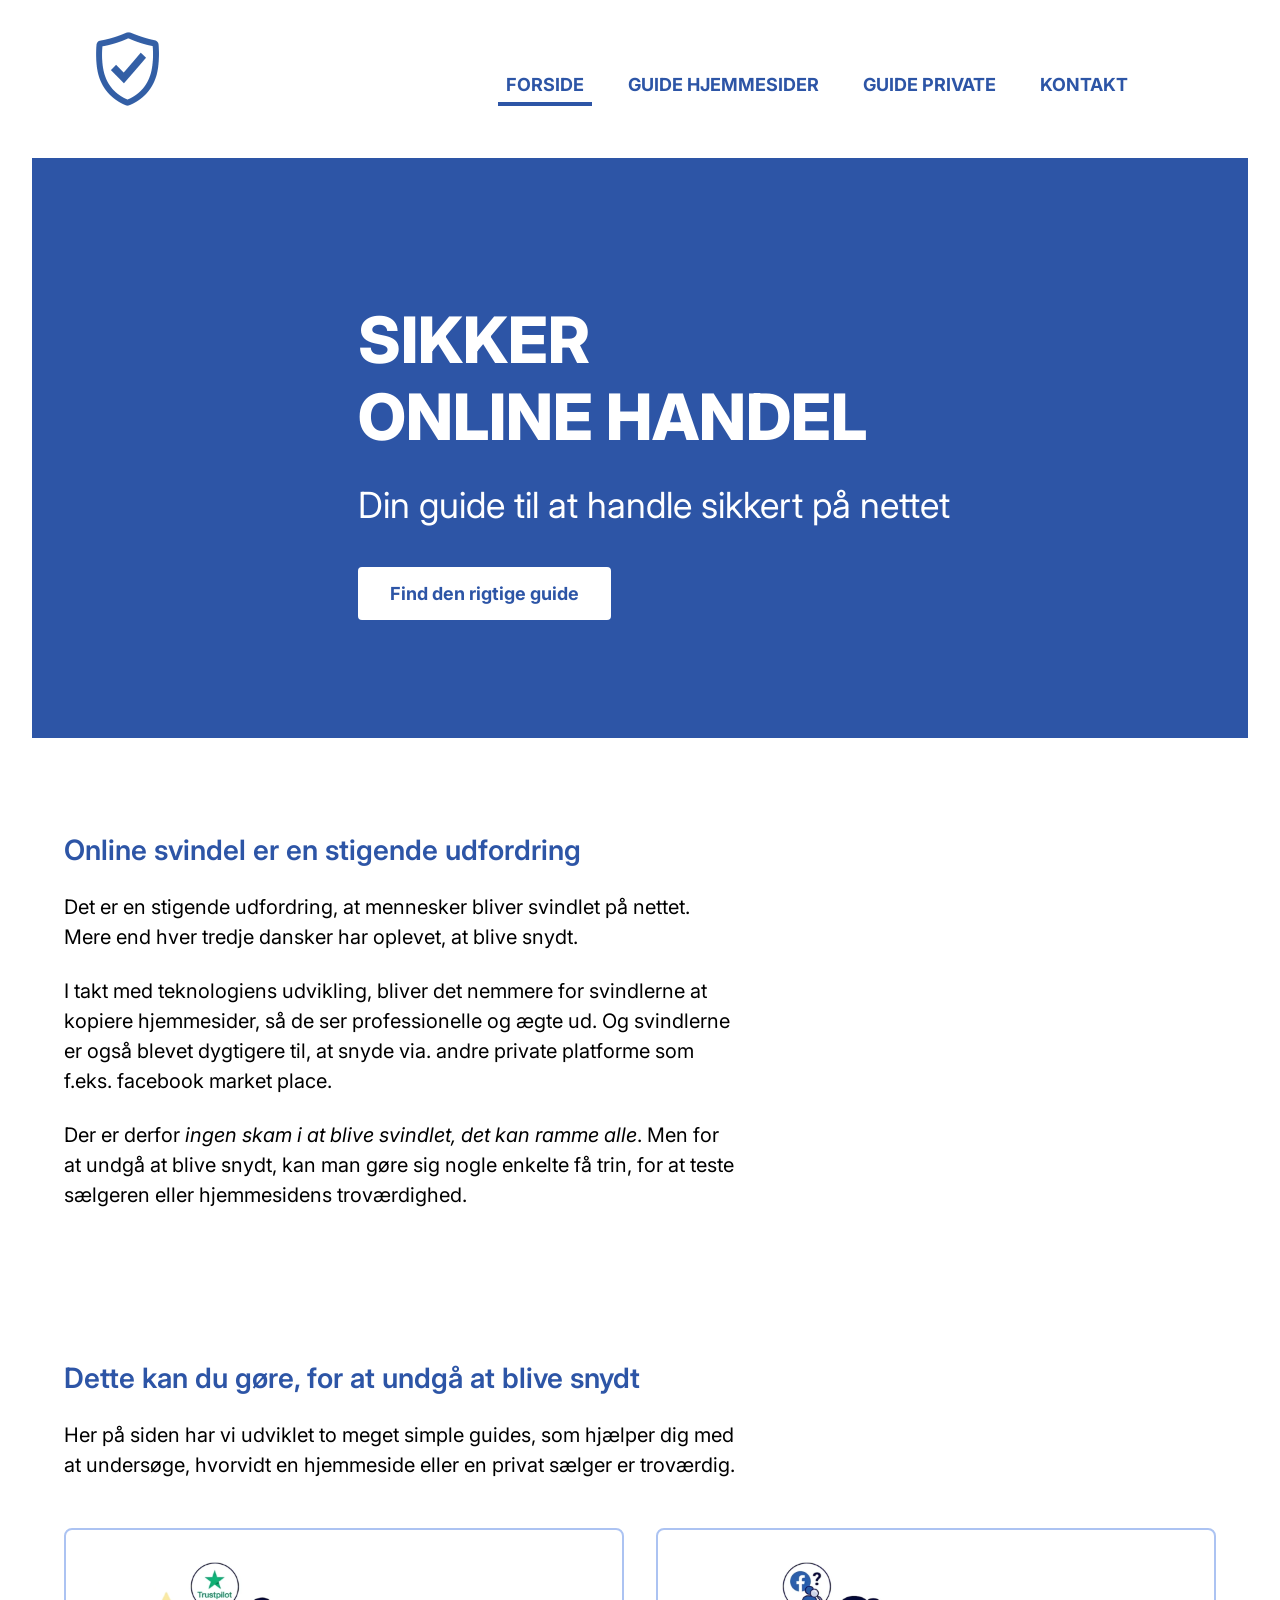
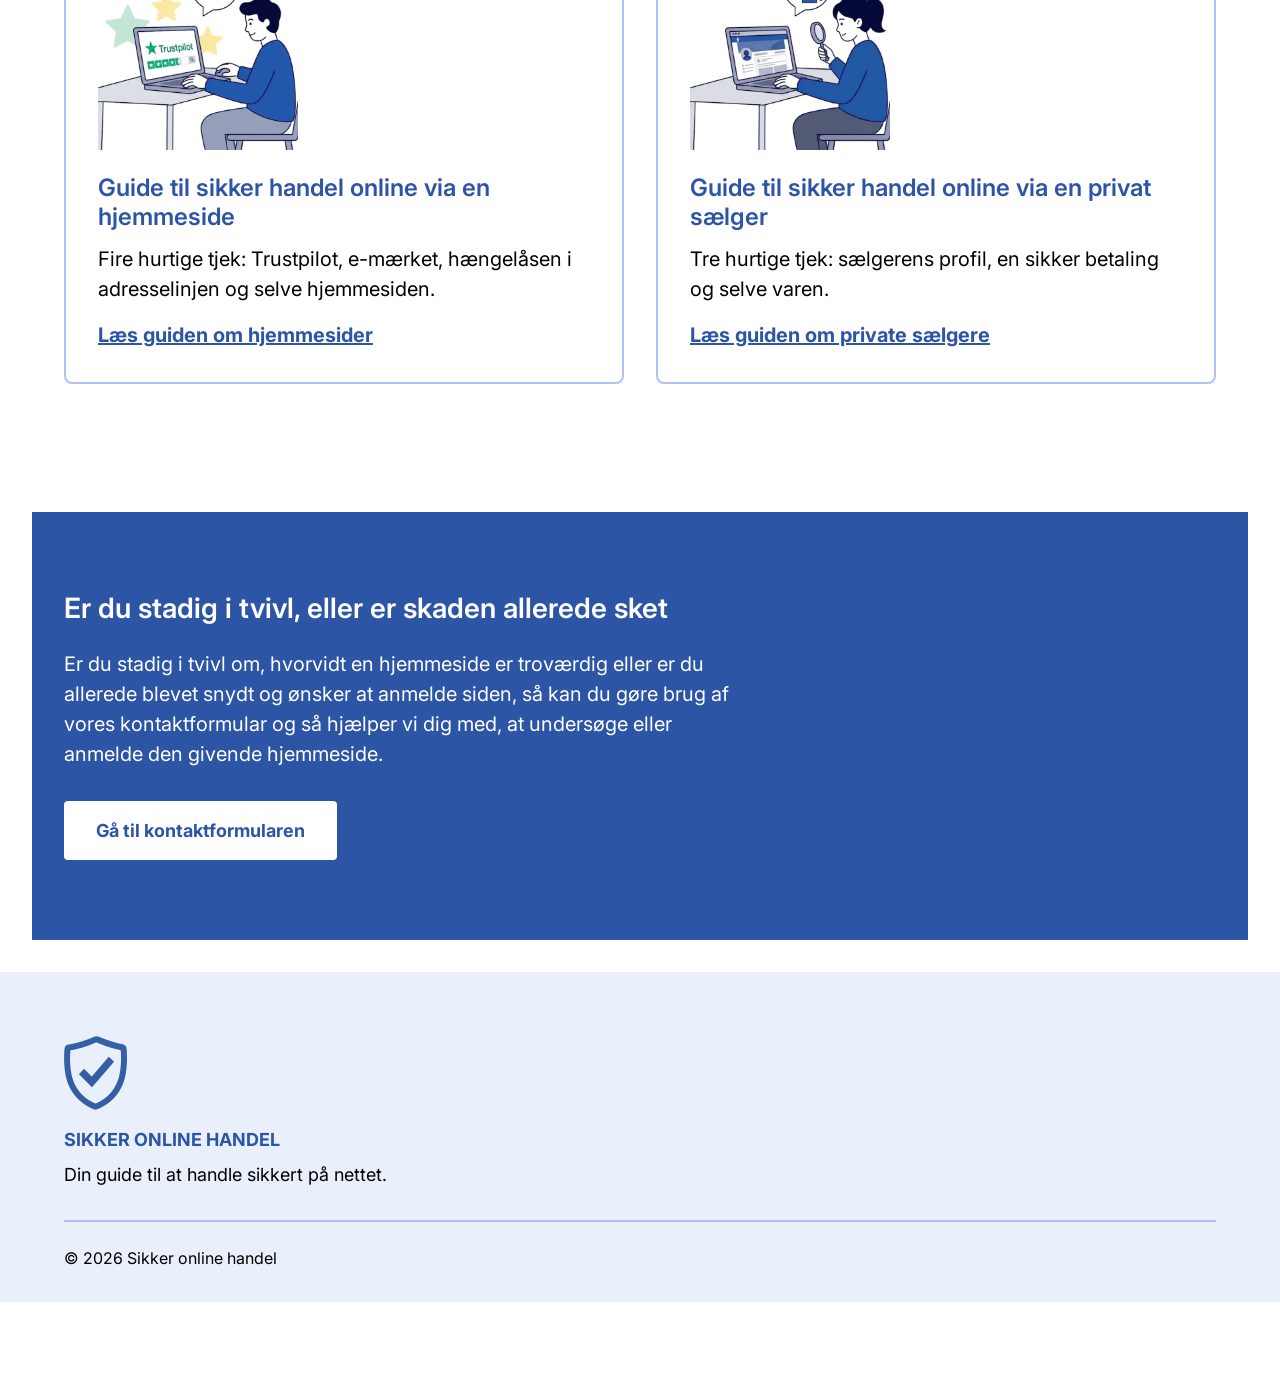
==== commit 5d2e1072: "streg bliver under nav" ====
--- a/index.html
+++ b/index.html
@@ -16,9 +16,9 @@
        
          <nav>
             <ul class="menu">
-                <li><a href="index.html">Forside</a></li>
-				<li><a href="koeb-via-hjemmesider.html">Køb via hjemmeside</a></li>
-				<li><a href="koeb-via-private.html">Køb via private</a></li>
+                <li><a href="index.html" class="active" aria-current="page">Forside</a></li>
+				<li><a href="koeb-via-hjemmesider.html">Guide hjemmesider</a></li>
+				<li><a href="koeb-via-private.html">Guide private</a></li>
                 <li><a href="kontakt.html">Kontakt</a></li>
             </ul>
         </nav>
--- a/css/style.css
+++ b/css/style.css
@@ -85,6 +85,12 @@
 
 
 .menu a [aria-current="page"] {
+	border-bottom-color: #2D55A6;
+	text-decoration: underline;
+
+}
+
+.menu a.active {
 	border-bottom-color: #2D55A6;
 }
 
@@ -407,9 +413,9 @@
 	text-transform: uppercase;
 }
 
-nav a:hover{
+nav a:hover {
 	color: #2D55A6;
-	transition: 0.5s; kaber en mere blød overgang mellem linkfarvern
+	transition: 0.5s; 
 }
 
 main{
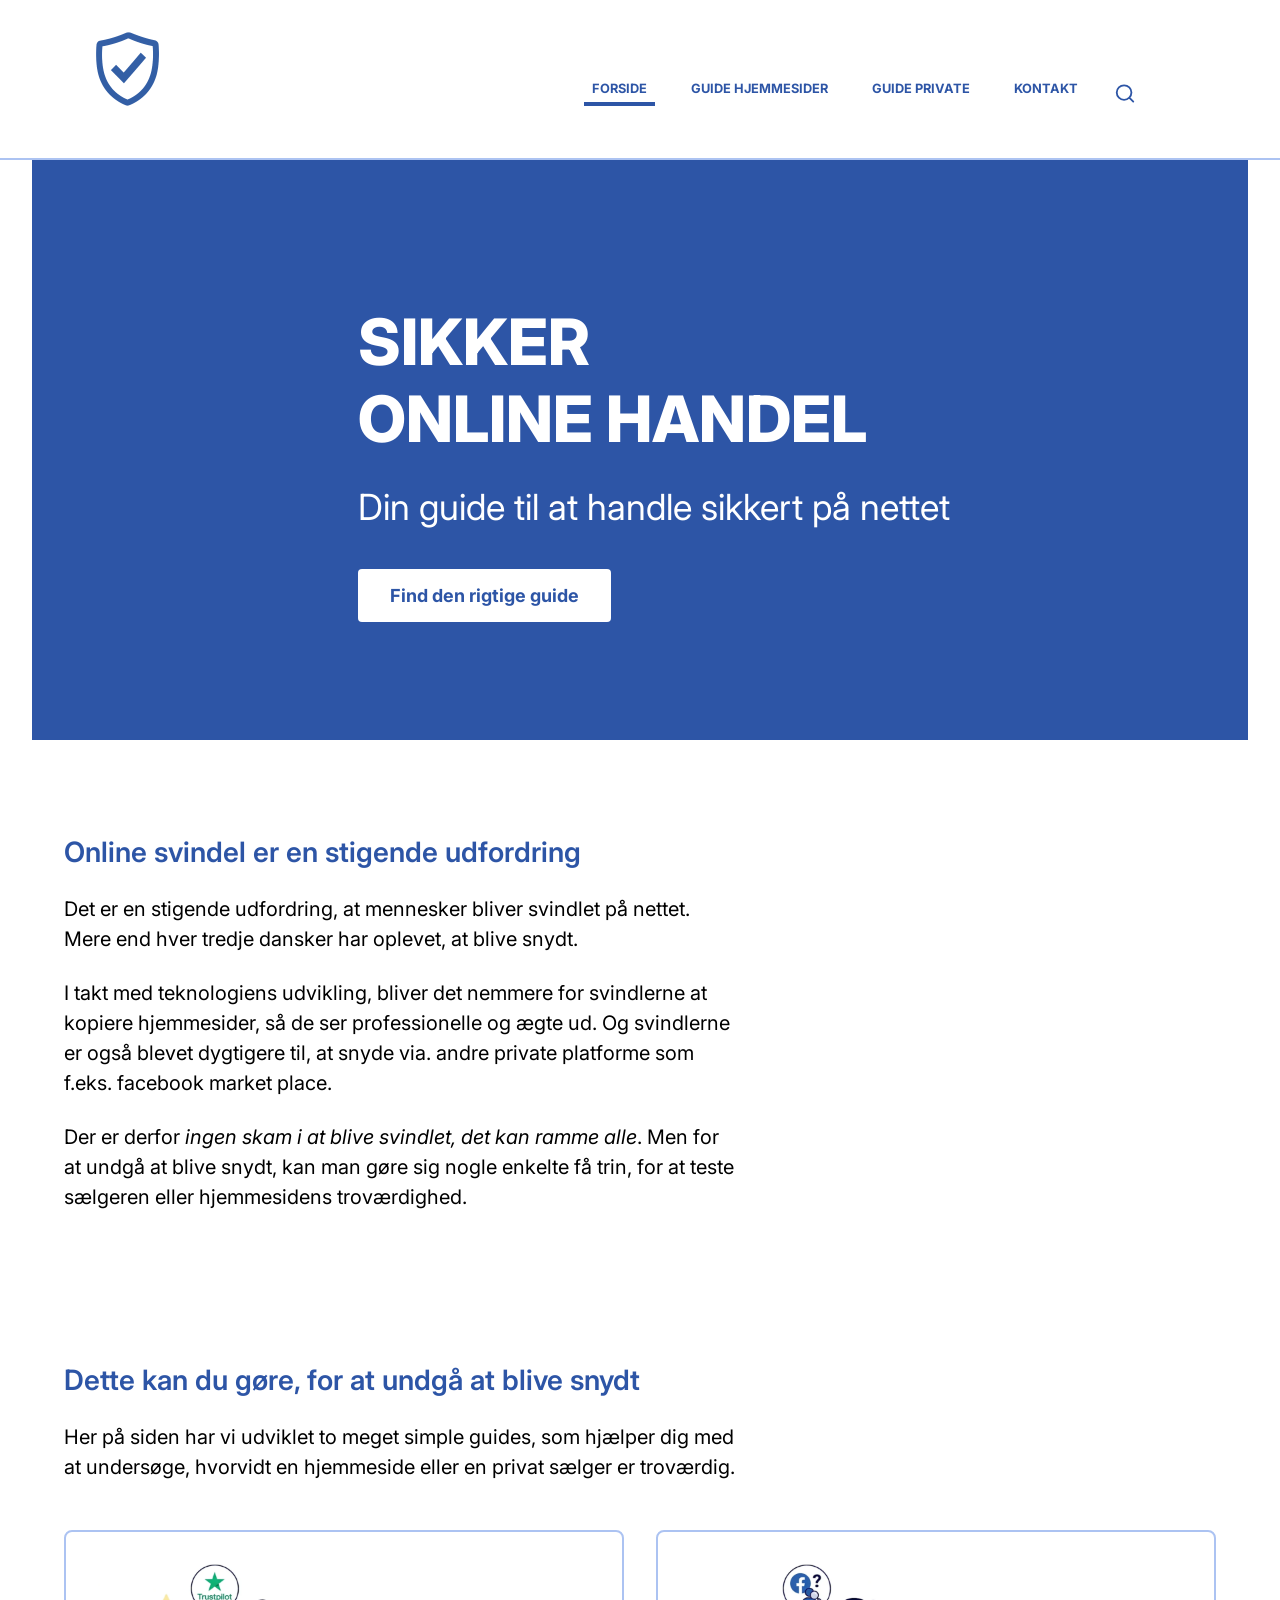
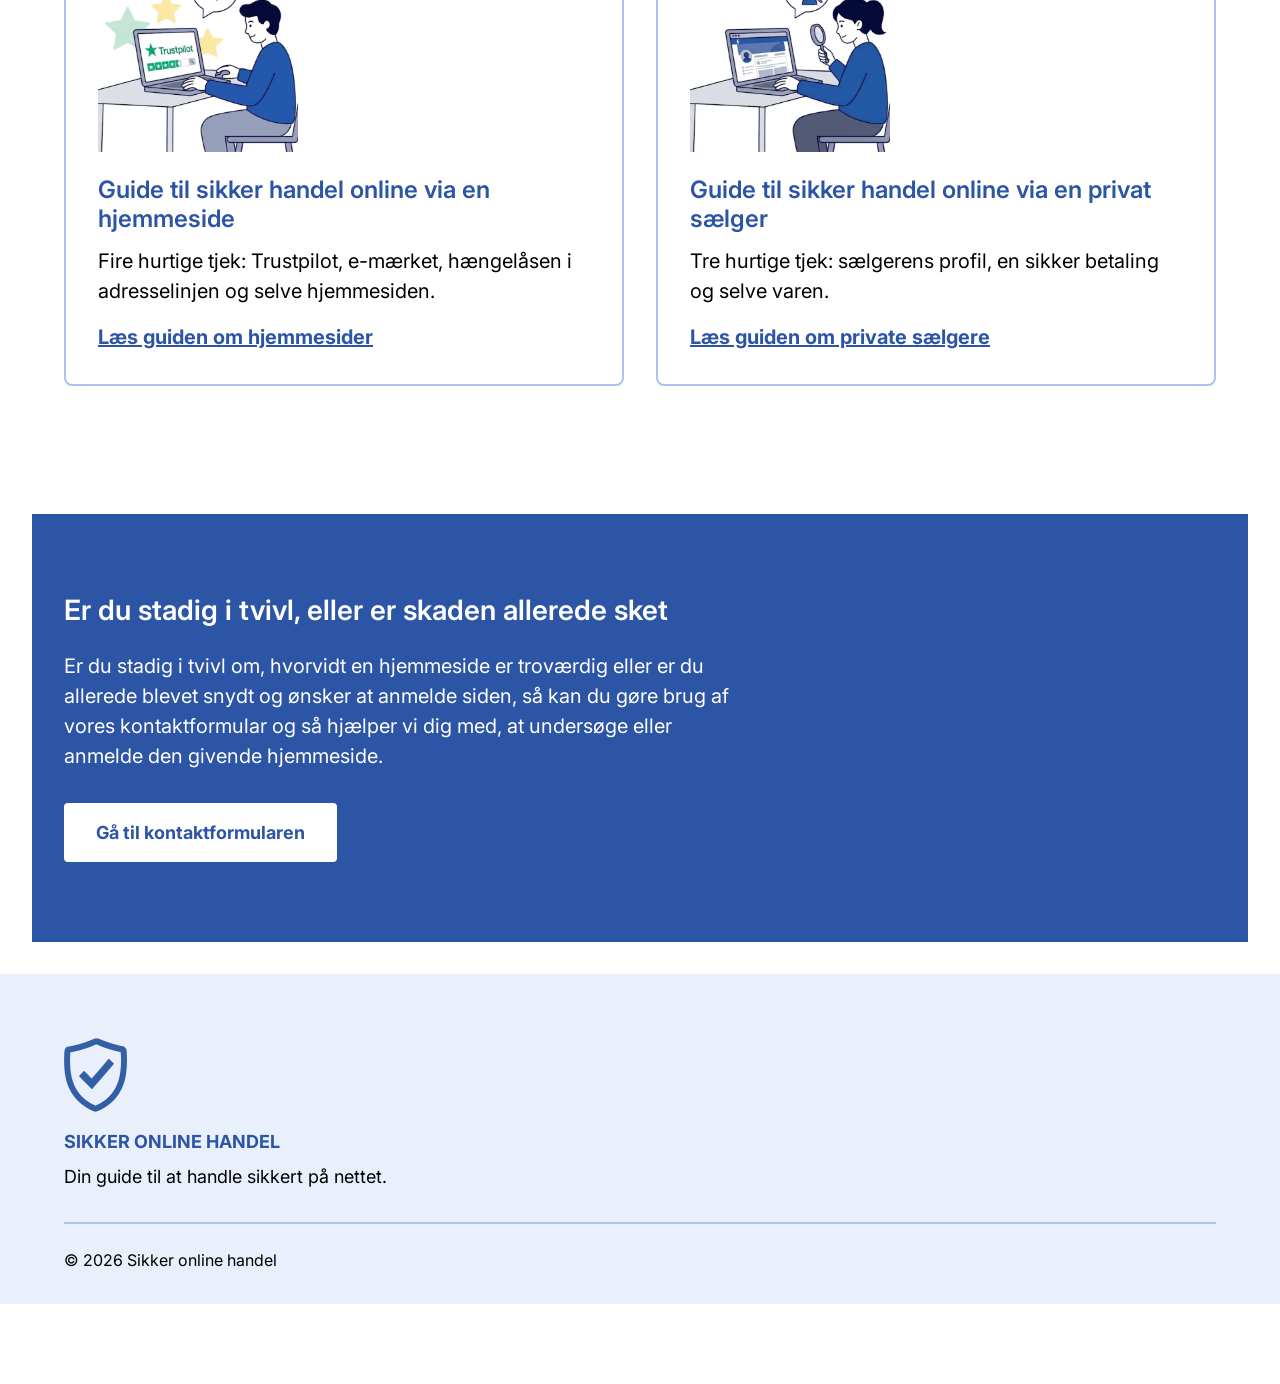
==== commit 30745b08: "navigation sticky, søgebar" ====
--- a/index.html
+++ b/index.html
@@ -20,7 +20,9 @@
 				<li><a href="koeb-via-hjemmesider.html">Guide hjemmesider</a></li>
 				<li><a href="koeb-via-private.html">Guide private</a></li>
                 <li><a href="kontakt.html">Kontakt</a></li>
+                <img class="search" src="images/guides/søg.svg" width="22" height="22">
             </ul>
+            
         </nav>
 </header>
 <main>
--- a/css/style.css
+++ b/css/style.css
@@ -47,6 +47,9 @@
 }
 
 .site-header {
+	position: sticky;
+	top: 0;
+	z-index: 20;
 	display: flex;
 	flex-wrap: wrap;
 	justify-content: space-between;
@@ -54,6 +57,9 @@
 	gap: 1rem;
 	padding: 2rem 9rem 3.25rem 6rem;
 	background-color: #fff;
+	border-bottom: 2px solid #ACC3F2;
+	
+
 }
 
 .logo img {
@@ -67,13 +73,15 @@
 	list-style-type: none;
 	margin: 0;
 	padding: 0;
+	position: sticky;
+	
 }
 
 .menu a {
 display: block;
 padding: 0 0.5rem 0.375rem;
 border-bottom: 4px solid #fff;
-font-size: 1.125rem;
+font-size: 0.8rem;
 font-weight: 700;
 text-transform: uppercase;
 }
@@ -94,7 +102,10 @@
 	border-bottom-color: #2D55A6;
 }
 
-
+.search img {
+	max-width: 50px;
+
+}
 .hero {
 	padding: 9rem 0 7.375rem;
 	color: #fff;
@@ -385,6 +396,13 @@
 
 
 /*Navigation start*/
+.navbar{
+	position: sticky;
+	top: 0;
+	z-index: 1000;
+	
+
+}
 .header{
 	background-color: #fff;
 	height: 5em;
@@ -513,6 +531,7 @@
 	.site-header {
 		padding-left: 1.5rem; 
 		padding-right: 1.5rem;
+		
 	}
 
 	.hero-content {
@@ -561,6 +580,7 @@
 		align-items: center; 
 		padding-top: 1rem; 
 		padding-bottom: 1rem;
+		position: sticky;
 	}
 
 	.logo img {
